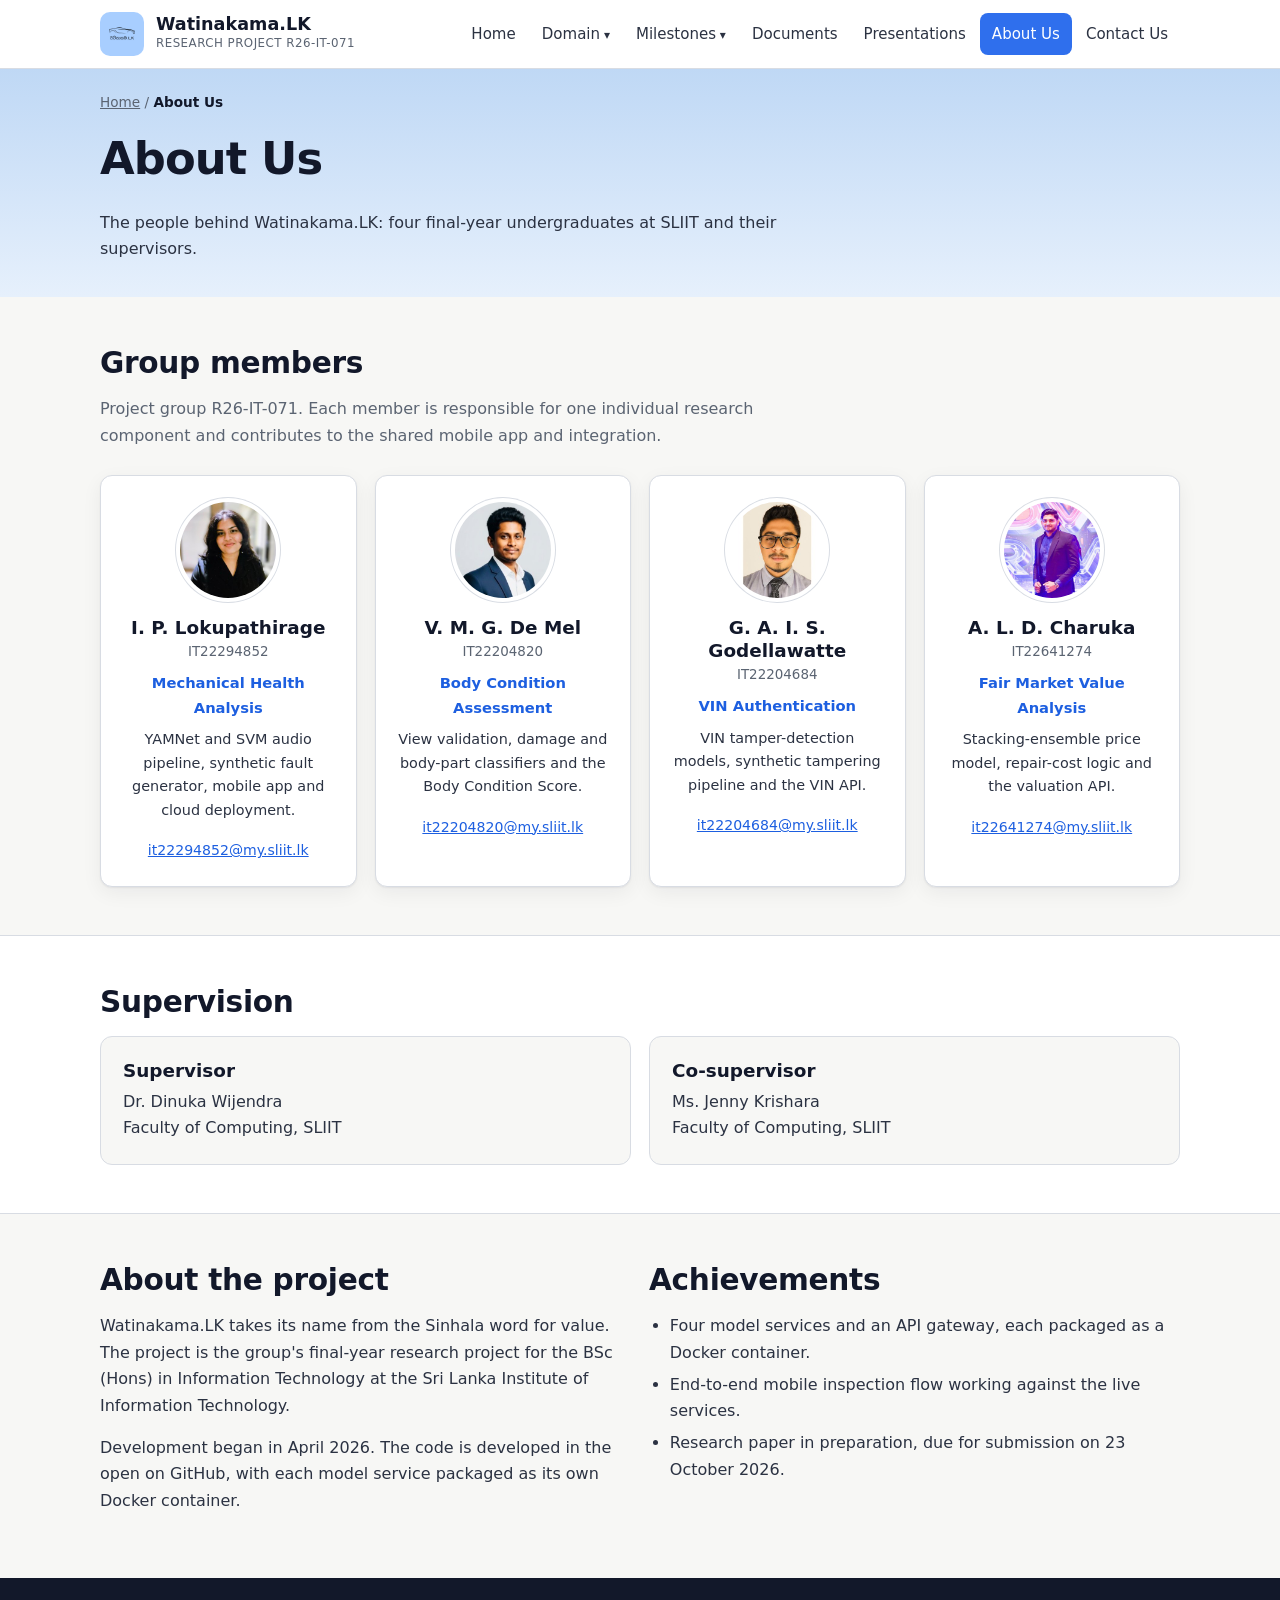
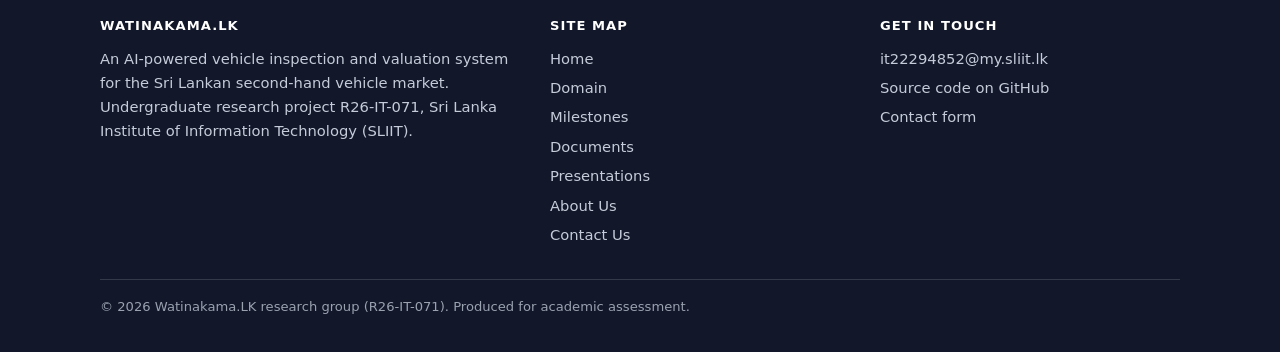
==== about.html @ fae57bb8 "Add Watinakama.LK research project website Static HTML/CSS site for research project R26-IT-071: Hom" ====
<!DOCTYPE html>
<html lang="en">
<head>
<meta charset="utf-8">
<meta name="viewport" content="width=device-width, initial-scale=1">
<title>About Us | Watinakama.LK - R26-IT-071</title>
<meta name="description" content="The Watinakama.LK research group: members, roles and supervisors.">
<link rel="icon" type="image/png" href="images/favicon.png">
<link rel="stylesheet" href="css/style.css">
</head>
<body>
<a class="skip" href="#main">Skip to content</a>

<header class="site-header">
  <div class="wrap">
    <a class="brand" href="index.html">
      <img src="images/logo.png" alt="Watinakama.LK logo" width="44" height="44">
      <div><strong>Watinakama.LK</strong><span>RESEARCH PROJECT R26-IT-071</span></div>
    </a>
    <input type="checkbox" id="nav-toggle" class="nav-toggle" aria-label="Open menu">
    <label for="nav-toggle" class="nav-toggle-label" aria-hidden="true">&#9776;</label>
    <nav class="nav" aria-label="Main">
      <ul>
        <li><a href="index.html">Home</a></li>
        <li class="has-sub"><a href="domain.html">Domain</a>
          <ul class="sub">
            <li><a href="domain.html#literature-survey">Literature Survey</a></li>
            <li><a href="domain.html#research-gap">Research Gap</a></li>
            <li><a href="domain.html#research-problem">Research Problem</a></li>
            <li><a href="domain.html#research-objectives">Research Objectives</a></li>
            <li><a href="domain.html#methodology">Methodology</a></li>
            <li><a href="domain.html#technologies">Technologies Used</a></li>
          </ul>
        </li>
        <li class="has-sub"><a href="milestones.html">Milestones</a>
          <ul class="sub">
            <li><a href="milestones.html#proposal">Project Proposal</a></li>
            <li><a href="milestones.html#pp1">Progress Presentation 1</a></li>
            <li><a href="milestones.html#pp2">Progress Presentation 2</a></li>
            <li><a href="milestones.html#final">Final Assessment</a></li>
            <li><a href="milestones.html#viva">Viva</a></li>
          </ul>
        </li>
        <li><a href="documents.html">Documents</a></li>
        <li><a href="presentations.html">Presentations</a></li>
        <li><a href="about.html" aria-current="page">About Us</a></li>
        <li><a href="contact.html">Contact Us</a></li>
      </ul>
    </nav>
  </div>
</header>

<main id="main">
<div class="page-head">
  <div class="wrap">
    <nav class="crumbs" aria-label="Breadcrumb"><a href="index.html">Home</a> / <span aria-current="page">About Us</span></nav>
    <h1>About Us</h1>
    <p>The people behind Watinakama.LK: four final-year undergraduates at SLIIT and their supervisors.</p>
  </div>
</div>
<section class="block">
  <div class="wrap">
    <h2>Group members</h2>
    <p class="section-intro">Project group R26-IT-071. Each member is responsible for one individual research component and contributes to the shared mobile app and integration.</p>
    <div class="grid c4">
      <div class="card member">
        <img class="avatar" src="images/team/lokupathirage.jpg" alt="Photo of I. P. Lokupathirage" width="104" height="104">
        <h3>I. P. Lokupathirage</h3>
        <p class="id">IT22294852</p>
        <p class="role">Mechanical Health Analysis</p>
        <p>YAMNet and SVM audio pipeline, synthetic fault generator, mobile app and cloud deployment.</p>
        <a href="mailto:it22294852@my.sliit.lk">it22294852@my.sliit.lk</a>
      </div>
      <div class="card member">
        <img class="avatar" src="images/team/de-mel.jpg" alt="Photo of V. M. G. De Mel" width="104" height="104">
        <h3>V. M. G. De Mel</h3>
        <p class="id">IT22204820</p>
        <p class="role">Body Condition Assessment</p>
        <p>View validation, damage and body-part classifiers and the Body Condition Score.</p>
        <a href="mailto:it22204820@my.sliit.lk">it22204820@my.sliit.lk</a>
      </div>
      <div class="card member">
        <img class="avatar" src="images/team/godellawatte.jpg" alt="Photo of G. A. I. S. Godellawatte" width="104" height="104">
        <h3>G. A. I. S. Godellawatte</h3>
        <p class="id">IT22204684</p>
        <p class="role">VIN Authentication</p>
        <p>VIN tamper-detection models, synthetic tampering pipeline and the VIN API.</p>
        <a href="mailto:it22204684@my.sliit.lk">it22204684@my.sliit.lk</a>
      </div>
      <div class="card member">
        <img class="avatar" src="images/team/charuka.jpg" alt="Photo of A. L. D. Charuka" width="104" height="104">
        <h3>A. L. D. Charuka</h3>
        <p class="id">IT22641274</p>
        <p class="role">Fair Market Value Analysis</p>
        <p>Stacking-ensemble price model, repair-cost logic and the valuation API.</p>
        <a href="mailto:it22641274@my.sliit.lk">it22641274@my.sliit.lk</a>
      </div>
    </div>
  </div>
</section>

<section class="block alt">
  <div class="wrap">
    <h2>Supervision</h2>
    <div class="grid c2">
      <div class="card"><h3>Supervisor</h3><p>Dr. Dinuka Wijendra<br>Faculty of Computing, SLIIT</p></div>
      <div class="card"><h3>Co-supervisor</h3><p>Ms. Jenny Krishara<br>Faculty of Computing, SLIIT</p></div>
    </div>
  </div>
</section>

<section class="block">
  <div class="wrap">
    <div class="grid c2">
      <div>
        <h2>About the project</h2>
        <p>Watinakama.LK takes its name from the Sinhala word for value. The project is the group's final-year research project for the BSc (Hons) in Information Technology at the Sri Lanka Institute of Information Technology.</p>
        <p>Development began in April 2026. The code is developed in the open on GitHub, with each model service packaged as its own Docker container.</p>
      </div>
      <div>
        <h2>Achievements</h2>
        <!-- EDIT: add awards, publications or competition results here -->
        <ul>
          <li>Four model services and an API gateway, each packaged as a Docker container.</li>
          <li>End-to-end mobile inspection flow working against the live services.</li>
          <li>Research paper in preparation, due for submission on 23 October 2026.</li>
        </ul>
      </div>
    </div>
  </div>
</section>
</main>

<footer class="site-footer">
  <div class="wrap">
    <div class="cols">
      <div>
        <h2>Watinakama.LK</h2>
        <p>An AI-powered vehicle inspection and valuation system for the Sri Lankan second-hand vehicle market. Undergraduate research project R26-IT-071, Sri Lanka Institute of Information Technology (SLIIT).</p>
      </div>
      <div>
        <h2>Site map</h2>
        <ul>
          <li><a href="index.html">Home</a></li>
          <li><a href="domain.html">Domain</a></li>
          <li><a href="milestones.html">Milestones</a></li>
          <li><a href="documents.html">Documents</a></li>
          <li><a href="presentations.html">Presentations</a></li>
          <li><a href="about.html">About Us</a></li>
          <li><a href="contact.html">Contact Us</a></li>
        </ul>
      </div>
      <div>
        <h2>Get in touch</h2>
        <ul>
          <li><a href="mailto:it22294852@my.sliit.lk">it22294852@my.sliit.lk</a></li>
          <li><a href="https://github.com/Minosh96/R26-IT-071" rel="noopener">Source code on GitHub</a></li>
          <li><a href="contact.html">Contact form</a></li>
        </ul>
      </div>
    </div>
    <p class="legal">&copy; 2026 Watinakama.LK research group (R26-IT-071). Produced for academic assessment.</p>
  </div>
</footer>
<script src="js/main.js"></script>
</body>
</html>
---- css/style.css ----
/* Watinakama.LK research website - shared stylesheet
   Palette mirrors the mobile app (watinakama_app/lib/constants/app_colors.dart) */

:root {
  --sky: #bfd8f5;
  --sky-soft: #e6f0fc;
  --bg: #f7f7f5;
  --surface: #ffffff;
  --surface-alt: #efefec;
  --ink: #12182a;
  --text: #2b3242;
  --muted: #5b6472;
  --line: #d8dce3;
  --blue: #2f6fed;
  --blue-dark: #1d5fe0;
  --blue-tint: #e3ecfd;
  --green: #1a9850;
  --green-bg: #e7f6ec;
  --amber: #b77400;
  --amber-bg: #fbf0dc;
  --red: #d92d20;
  --red-bg: #fbeae9;
  --radius: 12px;
  --shadow: 0 1px 2px rgba(18, 24, 42, .06), 0 6px 20px rgba(18, 24, 42, .06);
  --wrap: 1120px;
}

*, *::before, *::after { box-sizing: border-box; }

html { scroll-behavior: smooth; scroll-padding-top: 88px; }

body {
  margin: 0;
  font-family: "Segoe UI", system-ui, -apple-system, Roboto, "Helvetica Neue", Arial, "Noto Sans Sinhala", sans-serif;
  font-size: 16px;
  line-height: 1.65;
  color: var(--text);
  background: var(--bg);
}

img, svg { max-width: 100%; height: auto; }

a { color: var(--blue-dark); }
a:hover { color: var(--ink); }
:focus-visible { outline: 3px solid var(--blue); outline-offset: 2px; border-radius: 4px; }

h1, h2, h3, h4 { color: var(--ink); line-height: 1.25; margin: 0 0 .5em; }
h1 { font-size: clamp(1.9rem, 4vw, 2.8rem); letter-spacing: -.02em; }
h2 { font-size: clamp(1.4rem, 2.6vw, 1.85rem); letter-spacing: -.01em; }
h3 { font-size: 1.15rem; }
h4 { font-size: 1rem; }
p { margin: 0 0 1em; }
ul, ol { margin: 0 0 1em; padding-left: 1.3em; }
li { margin-bottom: .35em; }

.wrap { width: 100%; max-width: var(--wrap); margin: 0 auto; padding: 0 20px; }
.skip { position: absolute; left: -999px; top: 0; background: var(--ink); color: #fff; padding: 10px 16px; z-index: 100; }
.skip:focus { left: 8px; top: 8px; }

/* ---------- Header and navigation ---------- */
.site-header {
  position: sticky; top: 0; z-index: 50;
  background: rgba(255, 255, 255, .96);
  border-bottom: 1px solid var(--line);
}
.site-header .wrap { display: flex; align-items: center; justify-content: space-between; min-height: 68px; gap: 16px; }

.brand { display: flex; align-items: center; gap: 12px; text-decoration: none; color: var(--ink); }
.brand img { width: 44px; height: 44px; border-radius: 10px; }
.brand strong { display: block; font-size: 1.1rem; line-height: 1.1; }
.brand span { display: block; font-size: .74rem; color: var(--muted); letter-spacing: .04em; }

.nav-toggle, .nav-toggle-label { display: none; }

.nav ul { list-style: none; margin: 0; padding: 0; display: flex; align-items: center; gap: 2px; }
.nav li { margin: 0; position: relative; }
.nav a {
  display: block; padding: 9px 12px; border-radius: 8px;
  color: var(--text); text-decoration: none; font-size: .94rem; font-weight: 500; white-space: nowrap;
}
.nav a:hover { background: var(--sky-soft); color: var(--ink); }
.nav a[aria-current="page"] { background: var(--blue); color: #fff; }
.nav .has-sub > a::after { content: " \25BE"; font-size: .8em; }

.nav .sub {
  display: none; position: absolute; left: 0; top: 100%; min-width: 220px;
  flex-direction: column; align-items: stretch; gap: 0;
  background: var(--surface); border: 1px solid var(--line); border-radius: 10px;
  box-shadow: var(--shadow); padding: 6px;
}
.nav .has-sub:hover > .sub, .nav .has-sub:focus-within > .sub { display: flex; }
.nav .sub a { font-weight: 400; }

/* ---------- Breadcrumb ---------- */
.crumbs { font-size: .85rem; color: var(--muted); padding: 14px 0 0; }
.crumbs a { color: var(--muted); }
.crumbs span[aria-current] { color: var(--ink); font-weight: 600; }

/* ---------- Hero ---------- */
.hero { background: linear-gradient(180deg, var(--sky) 0%, var(--sky-soft) 70%, var(--bg) 100%); padding: 56px 0 40px; }
.hero .wrap { display: grid; grid-template-columns: 1.15fr .85fr; gap: 32px; align-items: center; }
.hero p.lead { font-size: 1.12rem; color: var(--text); max-width: 60ch; }
.hero-art { text-align: center; }
.hero-art img { width: 100%; max-width: 420px; mix-blend-mode: multiply; }
.eyebrow {
  display: inline-block; font-size: .78rem; font-weight: 700; letter-spacing: .1em; text-transform: uppercase;
  color: var(--blue-dark); background: rgba(255, 255, 255, .7); padding: 5px 12px; border-radius: 999px; margin-bottom: 14px;
}

.page-head { background: linear-gradient(180deg, var(--sky) 0%, var(--sky-soft) 100%); padding: 8px 0 34px; }
.page-head h1 { margin-top: 18px; }
.page-head p { max-width: 70ch; margin: 0; }

/* ---------- Buttons ---------- */
.btn {
  display: inline-block; padding: 11px 20px; border-radius: 10px; border: 1px solid var(--blue);
  background: var(--blue); color: #fff; font-weight: 600; font-size: .95rem; text-decoration: none; cursor: pointer;
  font-family: inherit;
}
.btn:hover { background: var(--blue-dark); color: #fff; }
.btn.ghost { background: transparent; color: var(--blue-dark); }
.btn.ghost:hover { background: var(--blue-tint); color: var(--blue-dark); }
.btn.small { padding: 7px 14px; font-size: .86rem; }
.btn.disabled { background: var(--surface-alt); border-color: var(--line); color: var(--muted); cursor: not-allowed; pointer-events: none; }
.btn-row { display: flex; flex-wrap: wrap; gap: 10px; margin-top: 20px; }

/* ---------- Sections and cards ---------- */
section.block { padding: 48px 0; }
section.block.alt { background: var(--surface); border-top: 1px solid var(--line); border-bottom: 1px solid var(--line); }
.section-intro { max-width: 72ch; color: var(--muted); margin-bottom: 26px; }

.grid { display: grid; gap: 18px; }
.grid > *, .with-toc > *, .hero .wrap > * { min-width: 0; }
.grid.c2 { grid-template-columns: repeat(2, 1fr); }
.grid.c3 { grid-template-columns: repeat(3, 1fr); }
.grid.c4 { grid-template-columns: repeat(4, 1fr); }

.card { background: var(--surface); border: 1px solid var(--line); border-radius: var(--radius); padding: 22px; box-shadow: var(--shadow); }
section.alt .card { background: var(--bg); box-shadow: none; }
.card h3 { margin-bottom: .4em; }
.card p:last-child, .card ul:last-child { margin-bottom: 0; }
.card .num {
  display: inline-flex; align-items: center; justify-content: center; width: 34px; height: 34px; border-radius: 9px;
  background: var(--blue-tint); color: var(--blue-dark); font-weight: 700; margin-bottom: 12px;
}
a.card { display: block; text-decoration: none; color: inherit; }
a.card:hover { border-color: var(--blue); }

.stat { text-align: center; }
.stat b { display: block; font-size: 2rem; color: var(--blue-dark); line-height: 1.1; }
.stat span { font-size: .88rem; color: var(--muted); }

.pill { display: inline-block; font-size: .76rem; font-weight: 700; padding: 3px 10px; border-radius: 999px; background: var(--blue-tint); color: var(--blue-dark); white-space: nowrap; }
.pill.green { background: var(--green-bg); color: var(--green); }
.pill.amber { background: var(--amber-bg); color: var(--amber); }
.pill.red { background: var(--red-bg); color: var(--red); }
.tbc { display: inline-block; font-size: .8rem; font-weight: 600; padding: 1px 8px; border-radius: 6px; background: var(--amber-bg); color: var(--amber); border: 1px dashed var(--amber); }

.tags { display: flex; flex-wrap: wrap; gap: 8px; list-style: none; padding: 0; margin: 0; }
.tags li { margin: 0; font-size: .84rem; padding: 4px 11px; border-radius: 999px; background: var(--surface-alt); color: var(--text); }

/* ---------- Tables ---------- */
.table-scroll { overflow-x: auto; border: 1px solid var(--line); border-radius: var(--radius); background: var(--surface); }
table { width: 100%; border-collapse: collapse; font-size: .93rem; }
caption { text-align: left; padding: 12px 16px; font-weight: 600; color: var(--ink); }
th, td { padding: 11px 16px; text-align: left; vertical-align: top; border-top: 1px solid var(--line); }
thead th { background: var(--sky-soft); color: var(--ink); font-size: .84rem; text-transform: uppercase; letter-spacing: .04em; border-top: 0; white-space: nowrap; }
tr.best td { background: var(--green-bg); font-weight: 600; }
td.yes { color: var(--green); font-weight: 700; }
td.no { color: var(--red); font-weight: 700; }
td.part { color: var(--amber); font-weight: 700; }

/* ---------- Domain page layout ---------- */
.with-toc { display: grid; grid-template-columns: 230px 1fr; gap: 40px; align-items: start; padding: 40px 20px 56px; }
.toc { position: sticky; top: 92px; background: var(--surface); border: 1px solid var(--line); border-radius: var(--radius); padding: 18px; }
.toc h2 { font-size: .8rem; text-transform: uppercase; letter-spacing: .08em; color: var(--muted); margin-bottom: 10px; }
.toc ol { margin: 0; padding-left: 1.2em; font-size: .93rem; }
.toc a { text-decoration: none; }
.toc a:hover { text-decoration: underline; }
.prose > section { padding-bottom: 36px; margin-bottom: 36px; border-bottom: 1px solid var(--line); }
.prose > section:last-child { border-bottom: 0; margin-bottom: 0; }
.prose h3 { margin-top: 1.5em; }
.prose .grid { margin: 18px 0; }
.refs { font-size: .9rem; padding-left: 2.2em; }
.refs li { margin-bottom: .6em; }
sup a { text-decoration: none; }

figure { margin: 22px 0; }
figure .frame { background: var(--surface); border: 1px solid var(--line); border-radius: var(--radius); padding: 16px; overflow-x: auto; }
figure a.frame { display: block; }
figure img { display: block; min-width: 640px; margin: 0 auto; }
figcaption { font-size: .86rem; color: var(--muted); margin-top: 8px; }

.callout { background: var(--blue-tint); border-left: 4px solid var(--blue); border-radius: 0 var(--radius) var(--radius) 0; padding: 16px 20px; margin: 18px 0; }
.callout p:last-child { margin: 0; }

.steps { list-style: none; padding: 0; margin: 0; counter-reset: s; }
.steps li { counter-increment: s; position: relative; padding: 0 0 14px 46px; margin: 0; }
.steps li::before {
  content: counter(s); position: absolute; left: 0; top: 0; width: 30px; height: 30px; border-radius: 50%;
  background: var(--blue); color: #fff; font-weight: 700; font-size: .88rem; display: flex; align-items: center; justify-content: center;
}

/* ---------- Milestones ---------- */
.picker { display: flex; flex-wrap: wrap; align-items: center; gap: 12px; margin-bottom: 24px; }
.picker label { font-weight: 600; color: var(--ink); }
select, input[type="text"], input[type="email"], textarea {
  font: inherit; color: var(--ink); background: var(--surface); border: 1px solid var(--line); border-radius: 10px; padding: 10px 12px; width: 100%;
}
.picker select { width: auto; min-width: 260px; }
.milestone { margin-bottom: 18px; }
.milestone header { display: flex; flex-wrap: wrap; align-items: baseline; justify-content: space-between; gap: 10px; margin-bottom: 10px; }
.milestone h2 { font-size: 1.3rem; margin: 0; }
.facts { display: grid; grid-template-columns: repeat(auto-fit, minmax(200px, 1fr)); gap: 12px; margin: 14px 0; }
.facts div { background: var(--bg); border: 1px solid var(--line); border-radius: 10px; padding: 12px 14px; }
.facts dt { font-size: .74rem; text-transform: uppercase; letter-spacing: .06em; color: var(--muted); }
.facts dd { margin: 2px 0 0; font-weight: 600; color: var(--ink); }
.timeline { list-style: none; padding: 0; margin: 0 0 28px; display: grid; grid-template-columns: repeat(5, 1fr); gap: 8px; }
.timeline li { margin: 0; background: var(--surface); border: 1px solid var(--line); border-top: 4px solid var(--blue); border-radius: 10px; padding: 12px; font-size: .88rem; }
.timeline b, .timeline span { display: block; }
.timeline b { color: var(--ink); }
.timeline span { color: var(--muted); font-size: .82rem; }

/* ---------- Documents and slides ---------- */
.doc-list { list-style: none; padding: 0; margin: 0; }
.doc-list li {
  display: grid; grid-template-columns: 1fr auto auto; gap: 14px; align-items: center;
  background: var(--surface); border: 1px solid var(--line); border-radius: var(--radius); padding: 16px 20px; margin-bottom: 10px;
}
.doc-list h3 { margin: 0 0 2px; font-size: 1.02rem; }
.doc-list p { margin: 0; font-size: .88rem; color: var(--muted); }
h2.group { margin-top: 34px; }
h2.group:first-child { margin-top: 0; }

/* ---------- Team ---------- */
.member { text-align: center; }
.avatar {
  width: 104px; height: 104px; border-radius: 50%; margin: 0 auto 14px; object-fit: cover;
  background: var(--sky); color: var(--ink); font-size: 1.9rem; font-weight: 700;
  display: flex; align-items: center; justify-content: center; border: 4px solid var(--surface); box-shadow: 0 0 0 1px var(--line);
}
img.avatar { display: block; padding: 0; }
.member h3 { margin-bottom: 2px; }
.member .id { font-size: .84rem; color: var(--muted); margin-bottom: 8px; }
.member .role { font-weight: 600; color: var(--blue-dark); font-size: .92rem; margin-bottom: 8px; }
.member p { font-size: .9rem; }
.member a { font-size: .88rem; word-break: break-all; }

/* ---------- Contact ---------- */
.form-row { margin-bottom: 14px; }
.form-row label { display: block; font-weight: 600; font-size: .9rem; color: var(--ink); margin-bottom: 5px; }
textarea { min-height: 150px; resize: vertical; }
.mail { background: var(--surface); border: 1px solid var(--line); border-radius: var(--radius); box-shadow: var(--shadow); overflow: hidden; }
.mail-head { margin: 0; background: var(--sky-soft); border-bottom: 1px solid var(--line); padding: 6px 20px; }
.mail-head div { display: grid; grid-template-columns: 72px 1fr; gap: 10px; padding: 8px 0; border-top: 1px solid var(--line); }
.mail-head div:first-child { border-top: 0; }
.mail-head dt { font-size: .76rem; text-transform: uppercase; letter-spacing: .06em; color: var(--muted); padding-top: 3px; }
.mail-head dd { margin: 0; color: var(--ink); font-weight: 600; word-break: break-word; }
.mail-body { padding: 20px; }
.mail-body p:last-child { margin-bottom: 0; }
.fill { background: var(--amber-bg); color: #6b4400; border-bottom: 1px dashed var(--amber); border-radius: 4px; padding: 1px 6px; font-weight: 600; font-style: italic; }
.mail-layout { align-items: start; gap: 32px; }
.contact-list { list-style: none; padding: 0; margin: 0; }
.contact-list li { padding: 10px 0; border-top: 1px solid var(--line); margin: 0; }
.contact-list li:first-child { border-top: 0; }
.contact-list b { display: block; font-size: .76rem; text-transform: uppercase; letter-spacing: .06em; color: var(--muted); }

/* ---------- Footer ---------- */
.site-footer { background: var(--ink); color: #c5cbd8; padding: 40px 0 22px; font-size: .92rem; }
.site-footer .cols { display: grid; grid-template-columns: 1.4fr 1fr 1fr; gap: 30px; }
.site-footer h2 { color: #fff; font-size: .82rem; text-transform: uppercase; letter-spacing: .08em; margin-bottom: 12px; }
.site-footer a { color: #c5cbd8; text-decoration: none; }
.site-footer a:hover { color: #fff; text-decoration: underline; }
.site-footer ul { list-style: none; padding: 0; margin: 0; }
.site-footer .legal { border-top: 1px solid rgba(255, 255, 255, .14); margin-top: 26px; padding-top: 16px; font-size: .82rem; color: #9aa1af; }

/* ---------- Responsive ---------- */
@media (max-width: 980px) {
  .nav-toggle-label {
    display: inline-flex; align-items: center; justify-content: center; width: 44px; height: 44px;
    border: 1px solid var(--line); border-radius: 10px; cursor: pointer; font-size: 1.3rem; color: var(--ink);
  }
  .nav-toggle { display: block; position: absolute; opacity: 0; pointer-events: none; }
  .nav-toggle:focus-visible + .nav-toggle-label { outline: 3px solid var(--blue); }
  .nav { display: none; position: absolute; left: 0; right: 0; top: 100%; background: var(--surface); border-bottom: 1px solid var(--line); padding: 10px 20px 16px; }
  .nav-toggle:checked ~ .nav { display: block; }
  .nav ul { flex-direction: column; align-items: stretch; }
  .nav .sub { display: flex; position: static; border: 0; box-shadow: none; padding: 0 0 0 16px; min-width: 0; }
  .nav .has-sub > a::after { content: ""; }

  .hero .wrap, .with-toc { grid-template-columns: 1fr; }
  .hero-art { order: -1; }
  .hero-art img { max-width: 260px; }
  .toc { position: static; }
  .grid.c4 { grid-template-columns: repeat(2, 1fr); }
  .grid.c3 { grid-template-columns: repeat(2, 1fr); }
  .timeline { grid-template-columns: repeat(2, 1fr); }
  .site-footer .cols { grid-template-columns: 1fr 1fr; }
}

@media (max-width: 640px) {
  .grid.c2, .grid.c3, .grid.c4, .timeline, .site-footer .cols { grid-template-columns: 1fr; }
  .doc-list li { grid-template-columns: 1fr; }
  .brand span { display: none; }
  section.block { padding: 36px 0; }
  .picker select { width: 100%; min-width: 0; }
}

@media (prefers-reduced-motion: reduce) { html { scroll-behavior: auto; } }

@media print {
  .site-header, .site-footer, .toc, .picker, .btn-row { display: none; }
  .milestone[hidden] { display: block !important; }
  body { background: #fff; }
}
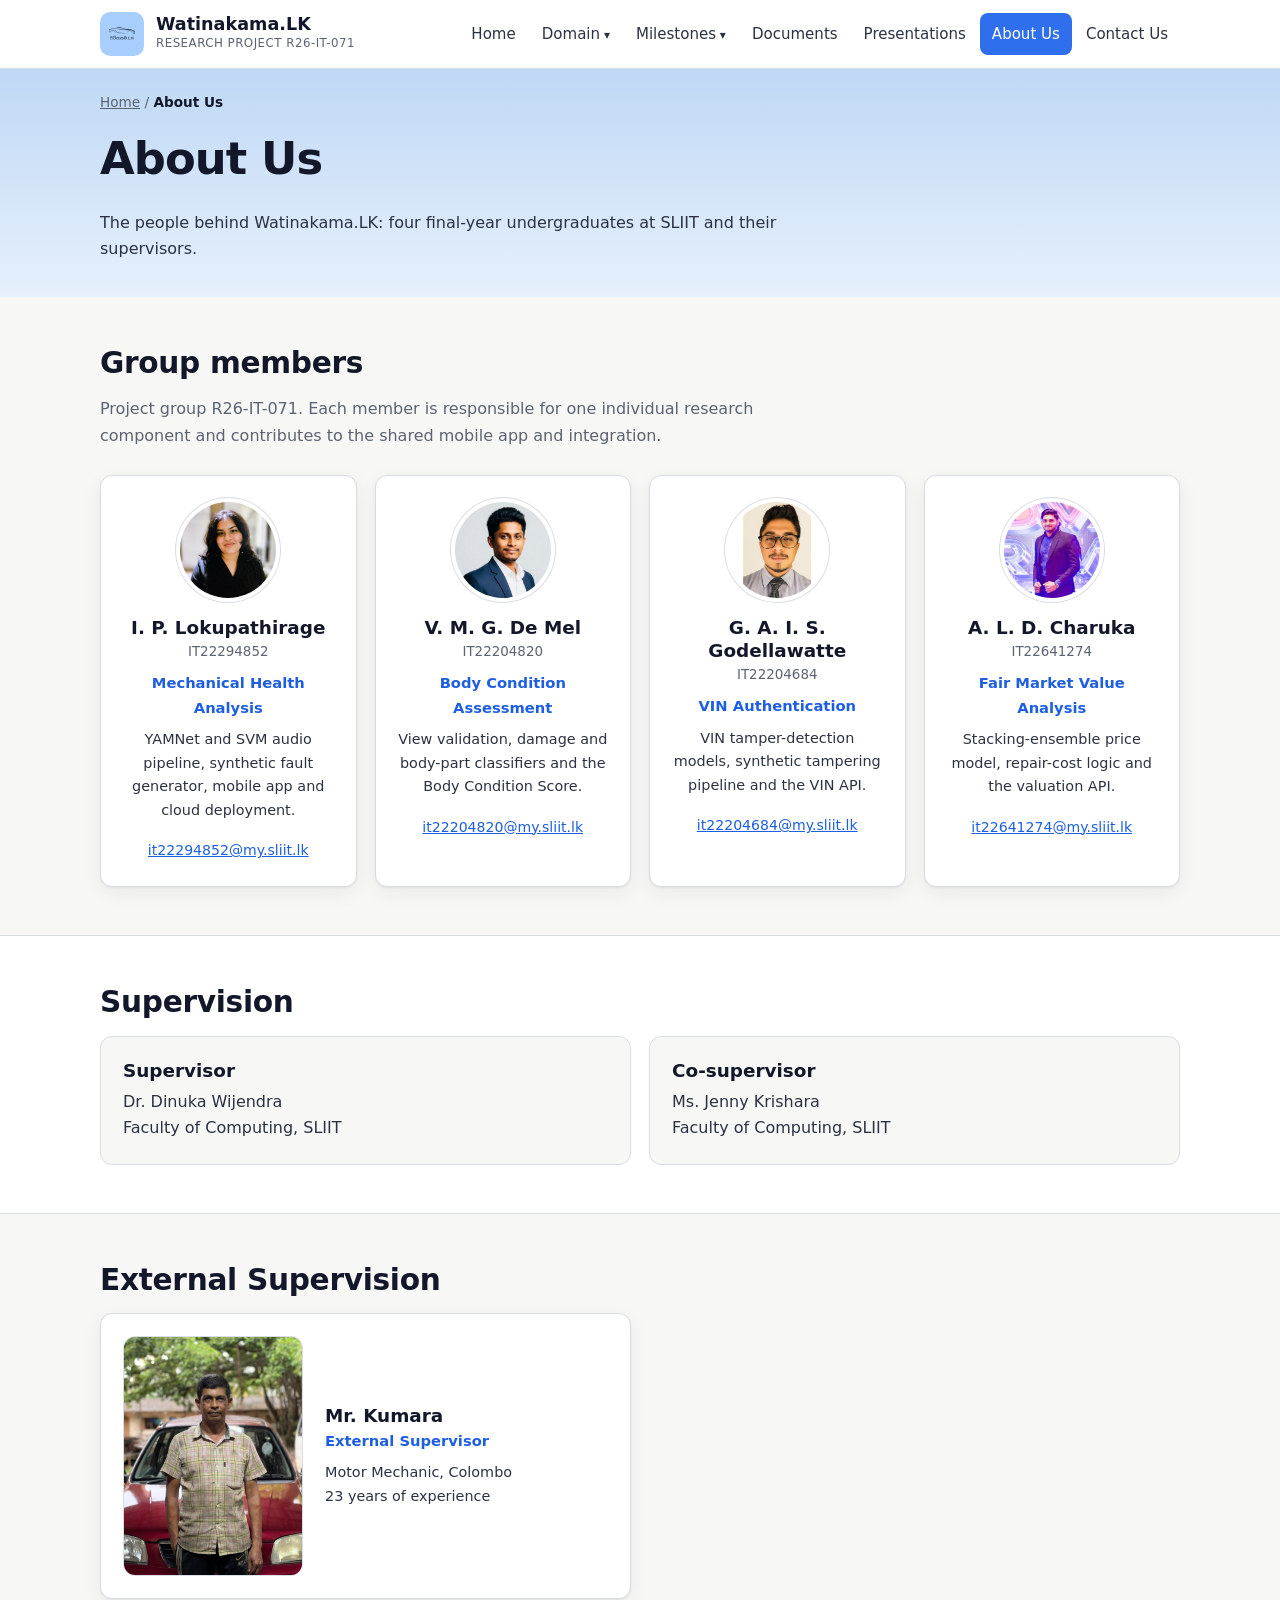
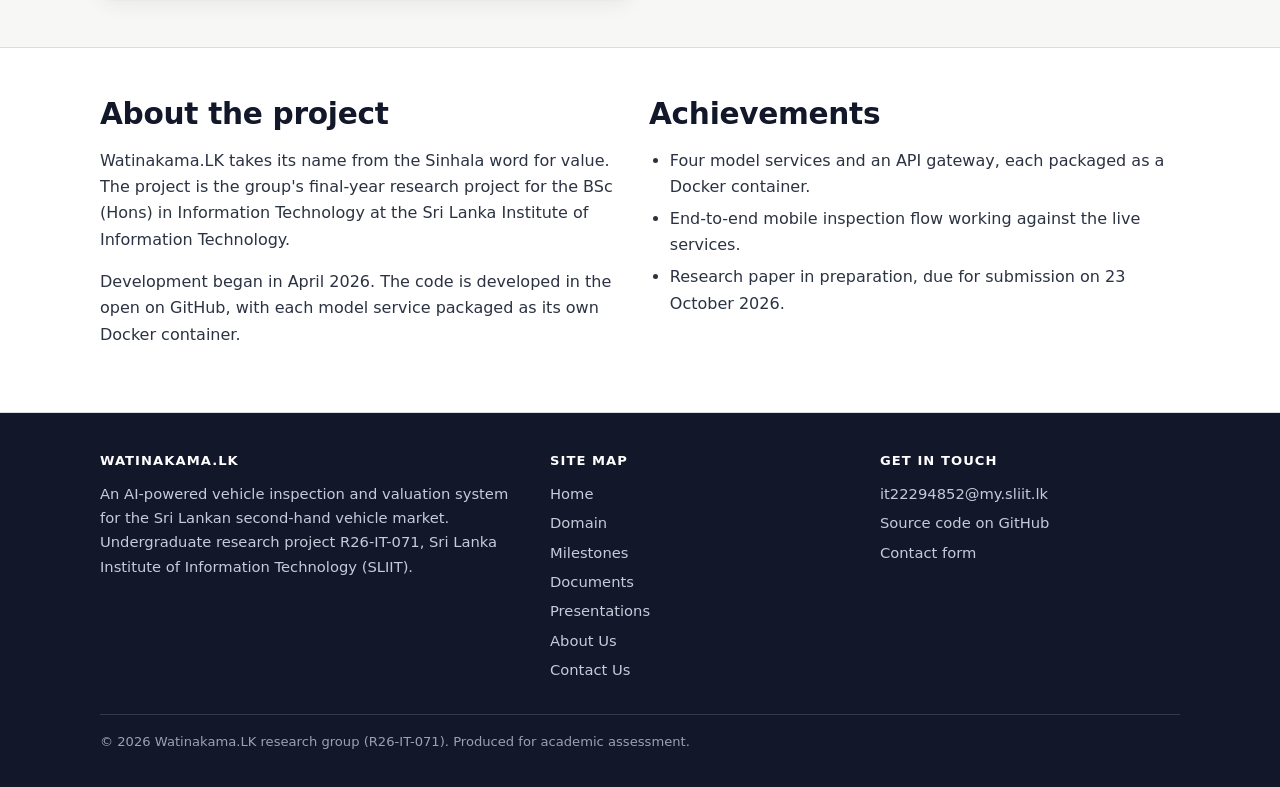
==== commit 037b03d5: "Add Mr. Kumara as External Supervisor with photo" ====
--- a/about.html
+++ b/about.html
@@ -111,6 +111,22 @@
 
 <section class="block">
   <div class="wrap">
+    <h2>External Supervision</h2>
+    <div class="grid c2">
+      <div class="card member profile">
+        <img class="photo" src="images/team/kumara.jpg" alt="Photo of Mr. Kumara standing in front of a car" width="600" height="800">
+        <div>
+          <h3>Mr. Kumara</h3>
+          <p class="role">External Supervisor</p>
+          <p>Motor Mechanic, Colombo<br>23 years of experience</p>
+        </div>
+      </div>
+    </div>
+  </div>
+</section>
+
+<section class="block alt">
+  <div class="wrap">
     <div class="grid c2">
       <div>
         <h2>About the project</h2>
--- a/css/style.css
+++ b/css/style.css
@@ -245,6 +245,8 @@
 .member .role { font-weight: 600; color: var(--blue-dark); font-size: .92rem; margin-bottom: 8px; }
 .member p { font-size: .9rem; }
 .member a { font-size: .88rem; word-break: break-all; }
+.profile { display: flex; align-items: center; gap: 22px; text-align: left; }
+.profile .photo { width: 180px; height: auto; flex-shrink: 0; border-radius: var(--radius); border: 1px solid var(--line); }
 
 /* ---------- Contact ---------- */
 .form-row { margin-bottom: 14px; }
@@ -304,6 +306,8 @@
   .brand span { display: none; }
   section.block { padding: 36px 0; }
   .picker select { width: 100%; min-width: 0; }
+  .profile { flex-direction: column; text-align: center; }
+  .profile .photo { width: 100%; max-width: 280px; }
 }
 
 @media (prefers-reduced-motion: reduce) { html { scroll-behavior: auto; } }
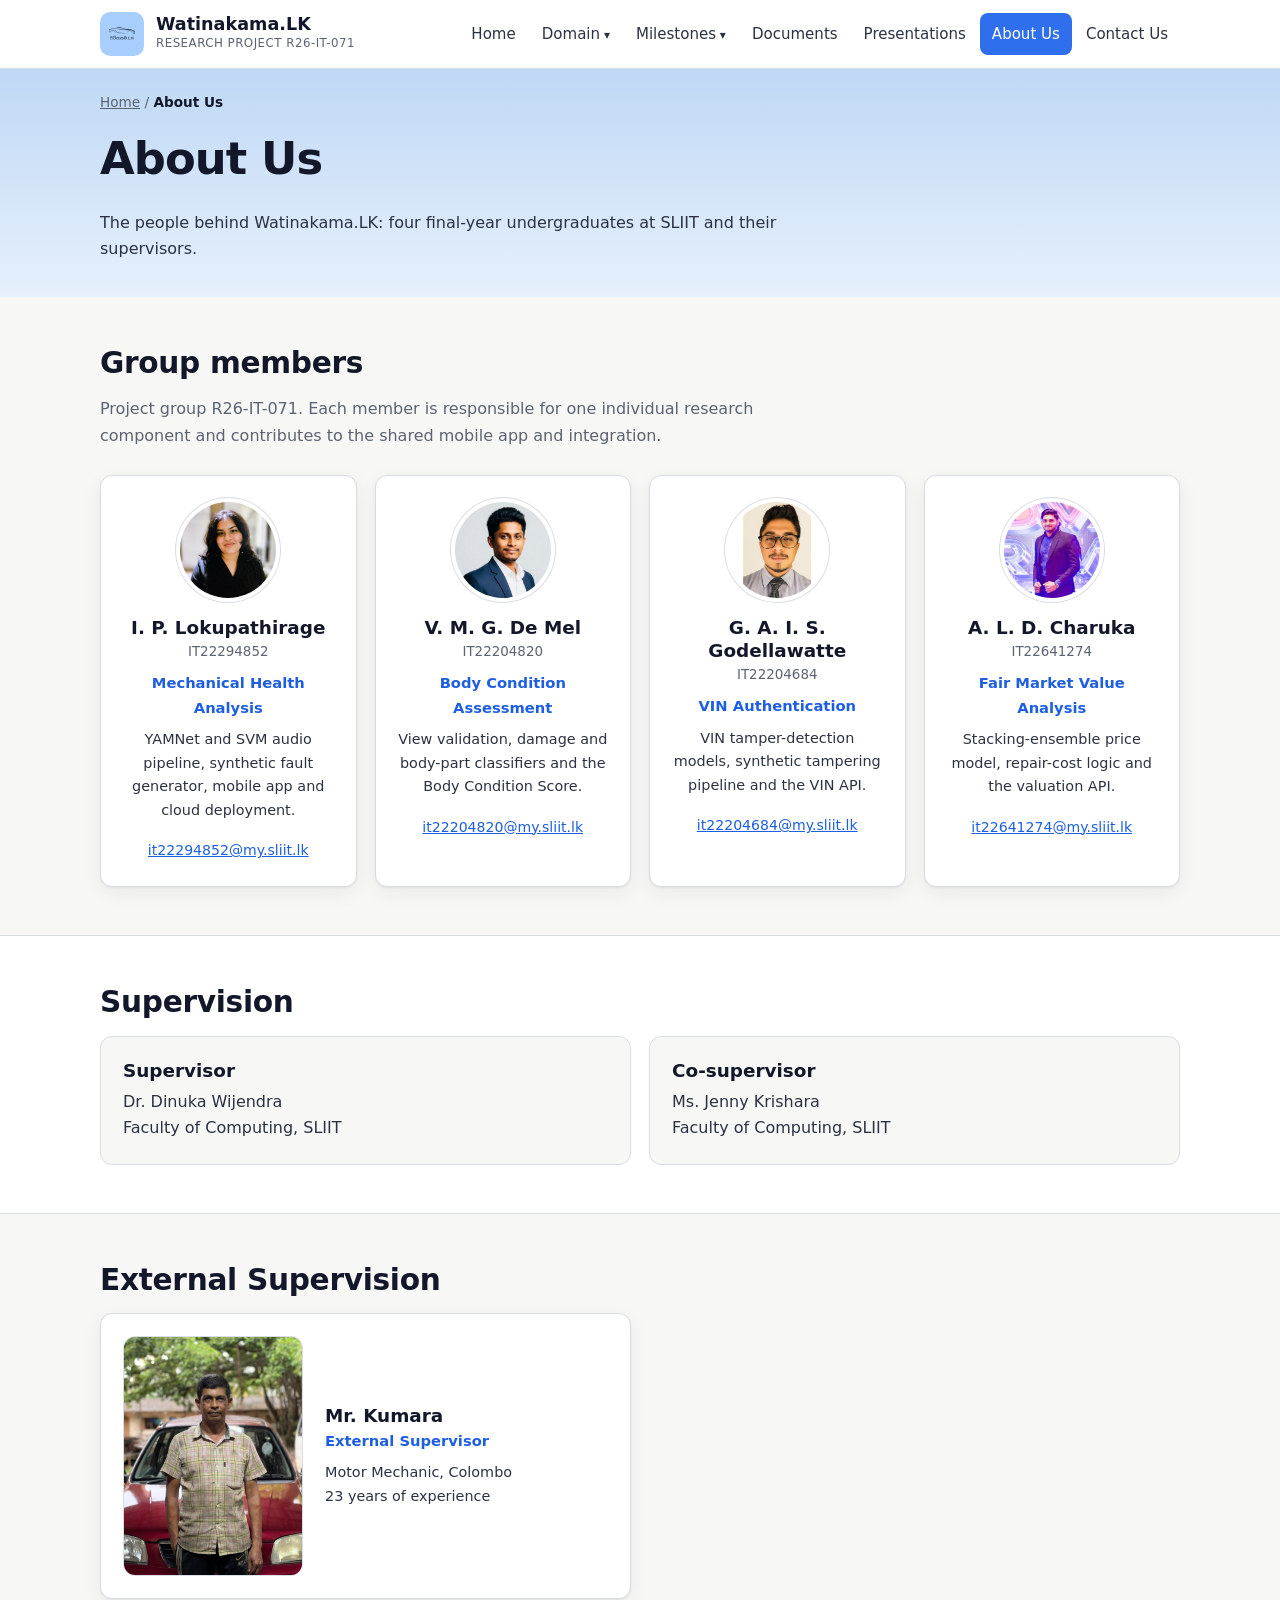
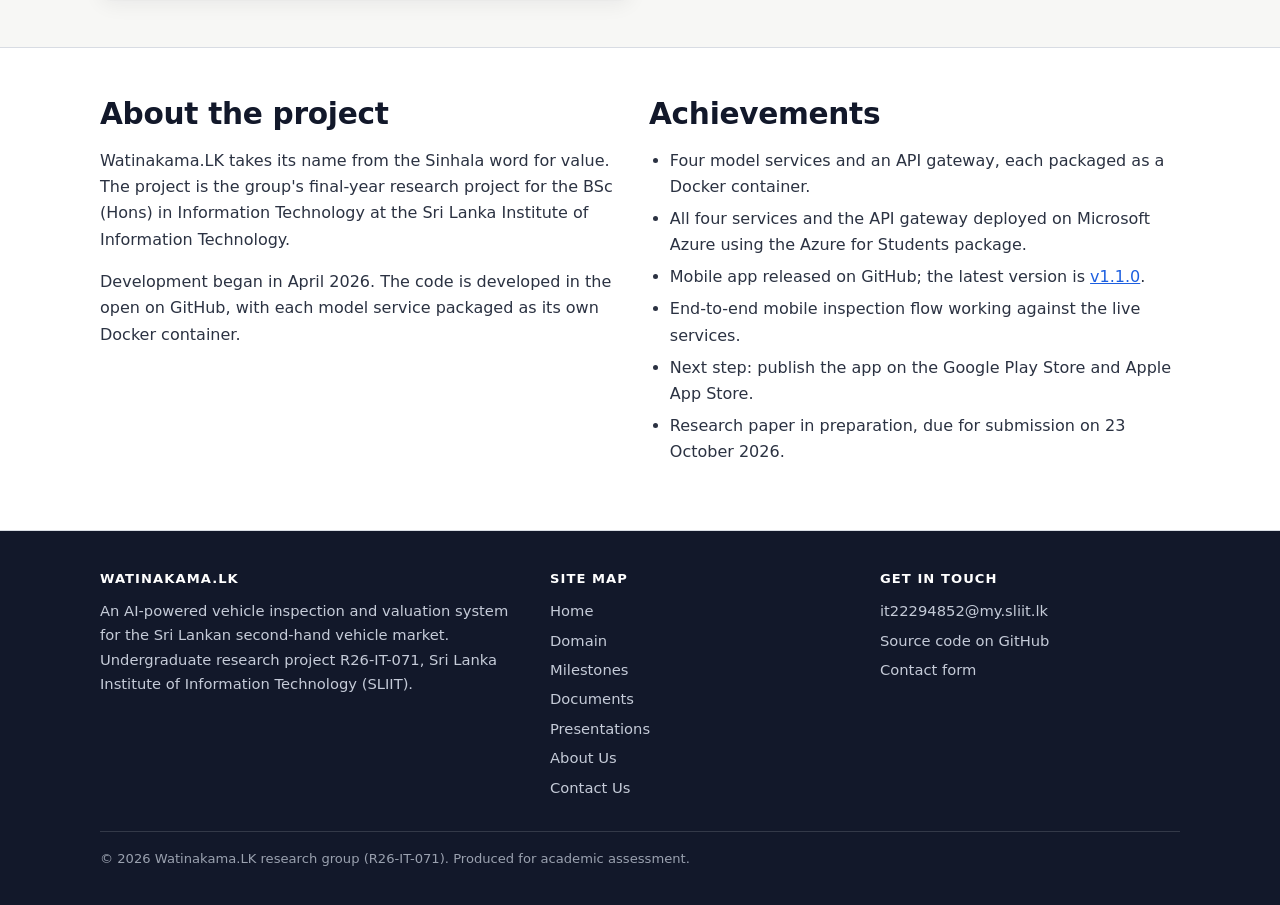
==== commit 1ba17f4a: "Add Azure deployment, GitHub release and app store plans" ====
--- a/about.html
+++ b/about.html
@@ -138,7 +138,10 @@
         <!-- EDIT: add awards, publications or competition results here -->
         <ul>
           <li>Four model services and an API gateway, each packaged as a Docker container.</li>
+          <li>All four services and the API gateway deployed on Microsoft Azure using the Azure for Students package.</li>
+          <li>Mobile app released on GitHub; the latest version is <a href="https://github.com/Minosh96/R26-IT-071/releases/latest" rel="noopener">v1.1.0</a>.</li>
           <li>End-to-end mobile inspection flow working against the live services.</li>
+          <li>Next step: publish the app on the Google Play Store and Apple App Store.</li>
           <li>Research paper in preparation, due for submission on 23 October 2026.</li>
         </ul>
       </div>
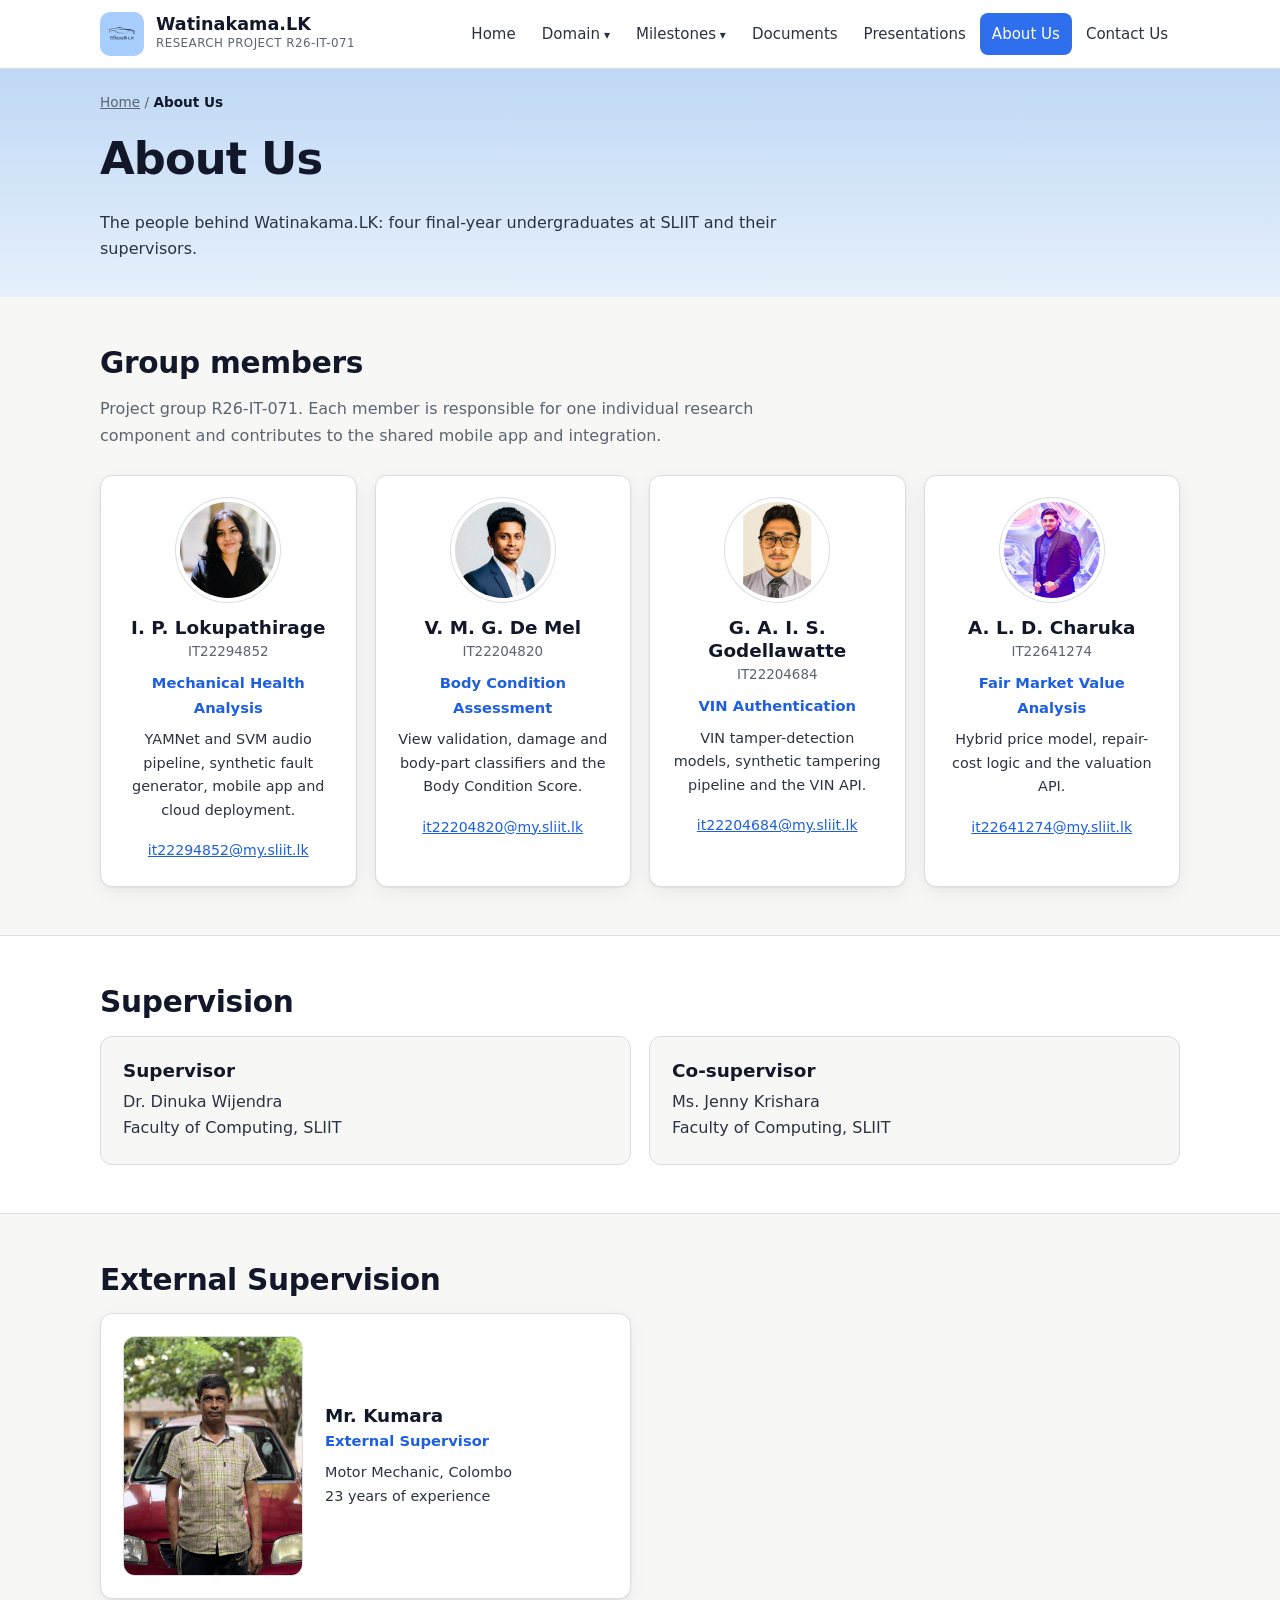
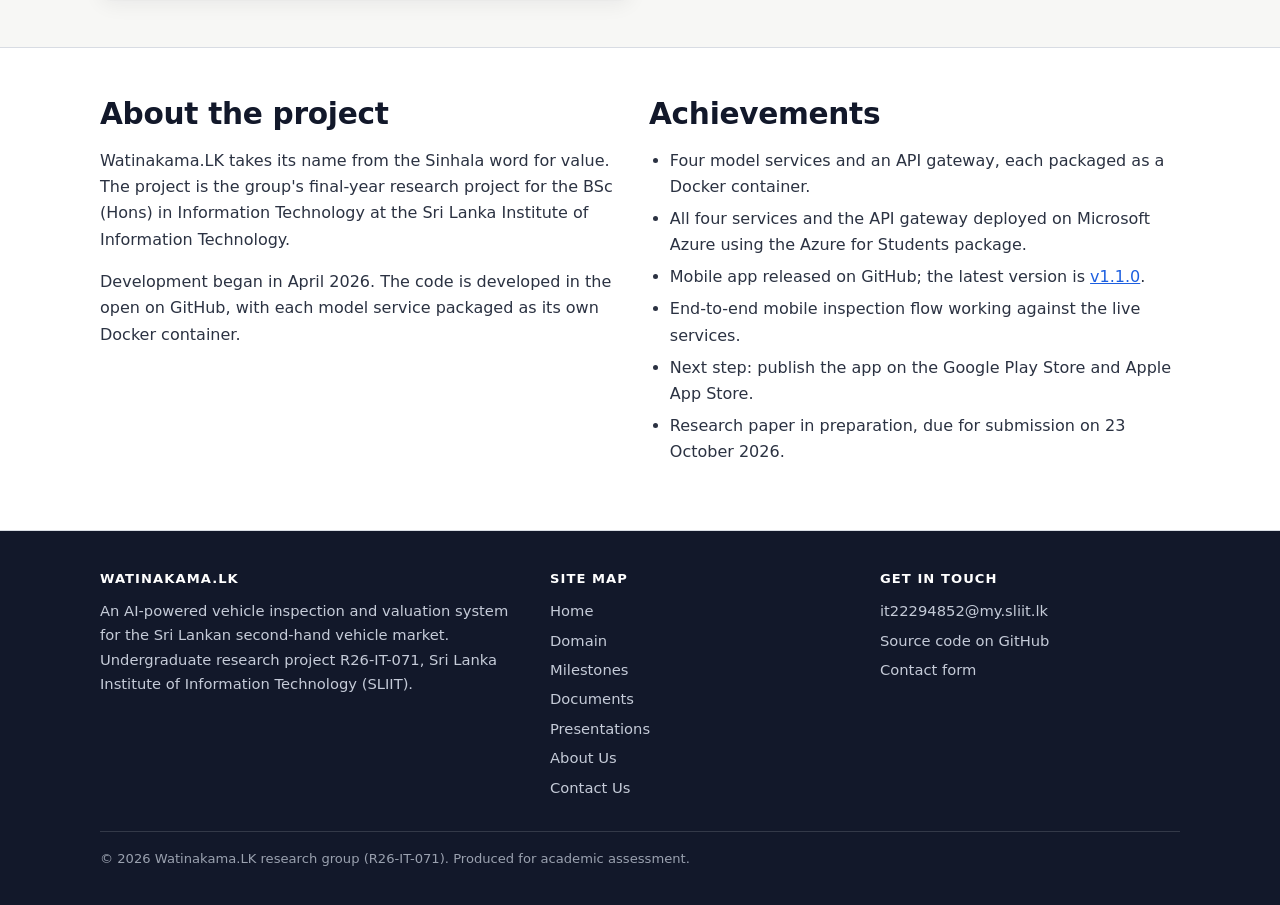
==== commit f08a63fd: "Update C4 price model results to the hybrid model" ====
--- a/about.html
+++ b/about.html
@@ -92,7 +92,7 @@
         <h3>A. L. D. Charuka</h3>
         <p class="id">IT22641274</p>
         <p class="role">Fair Market Value Analysis</p>
-        <p>Stacking-ensemble price model, repair-cost logic and the valuation API.</p>
+        <p>Hybrid price model, repair-cost logic and the valuation API.</p>
         <a href="mailto:it22641274@my.sliit.lk">it22641274@my.sliit.lk</a>
       </div>
     </div>
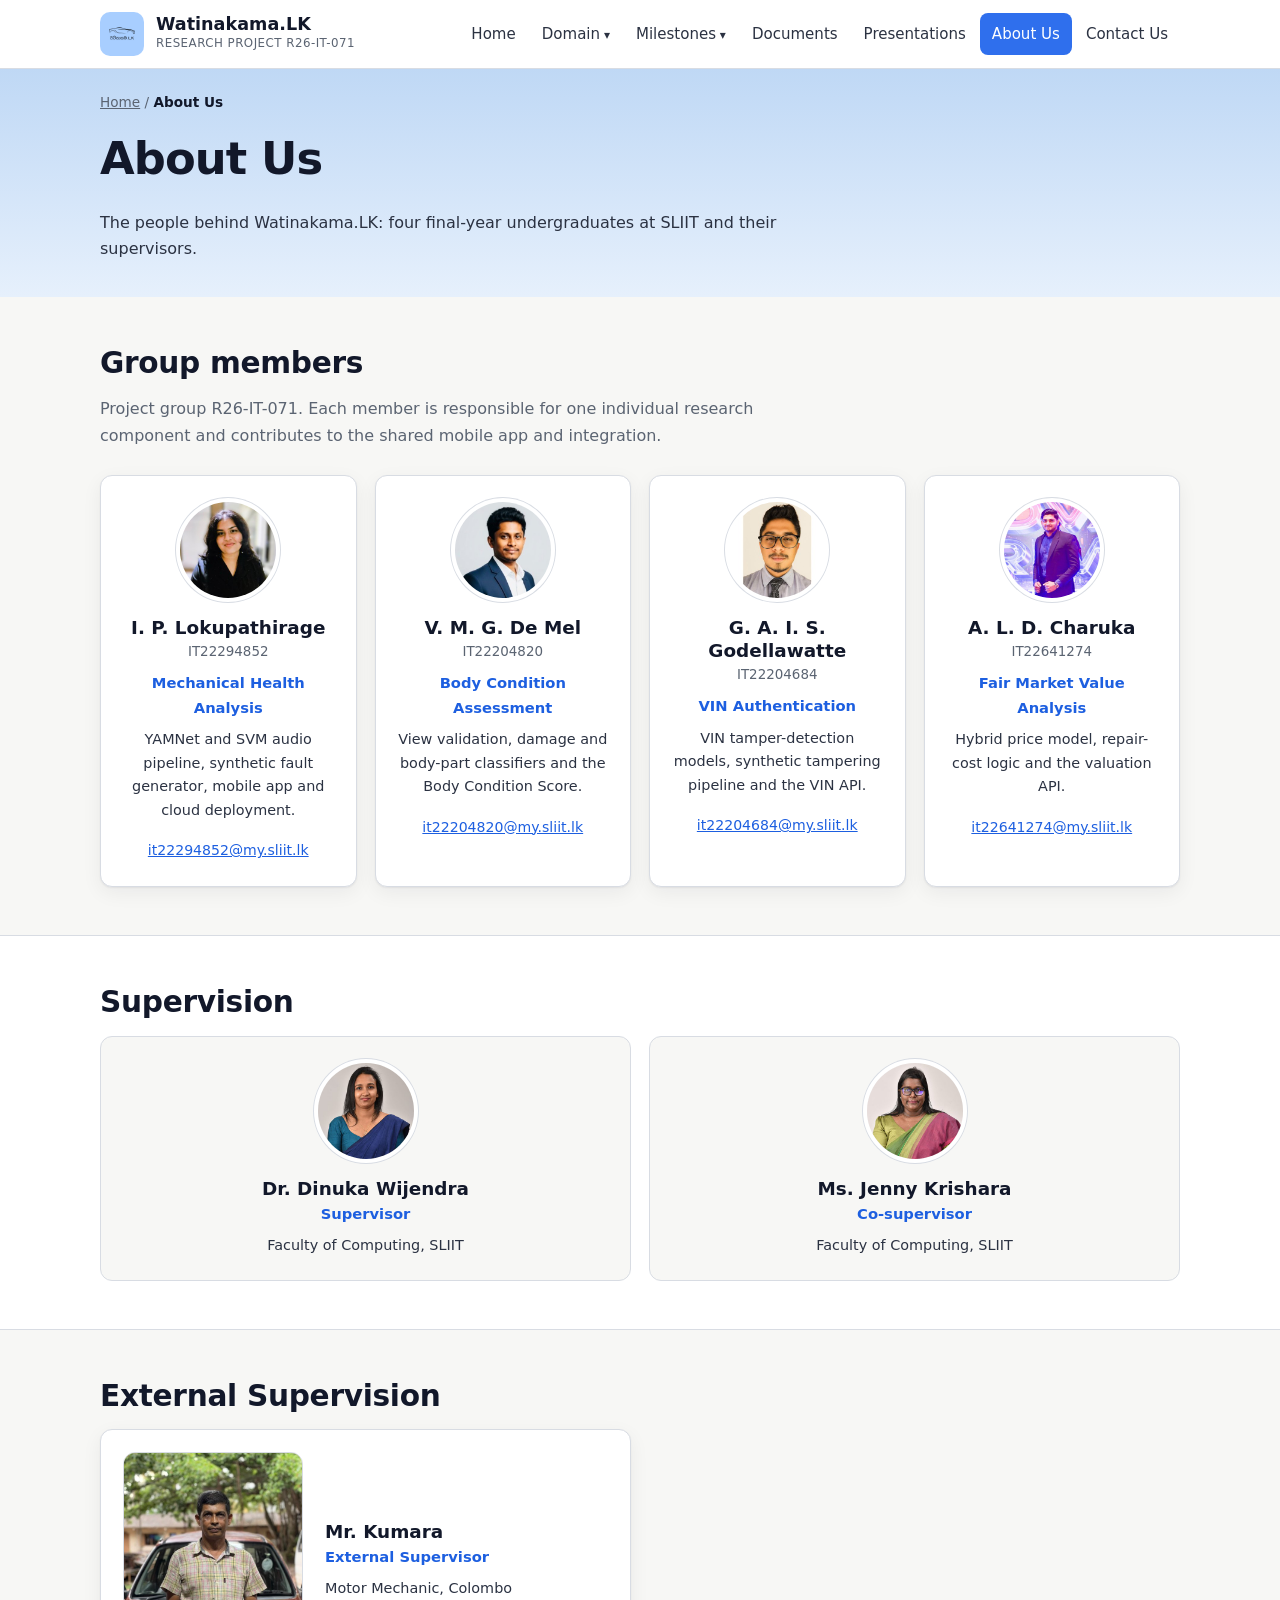
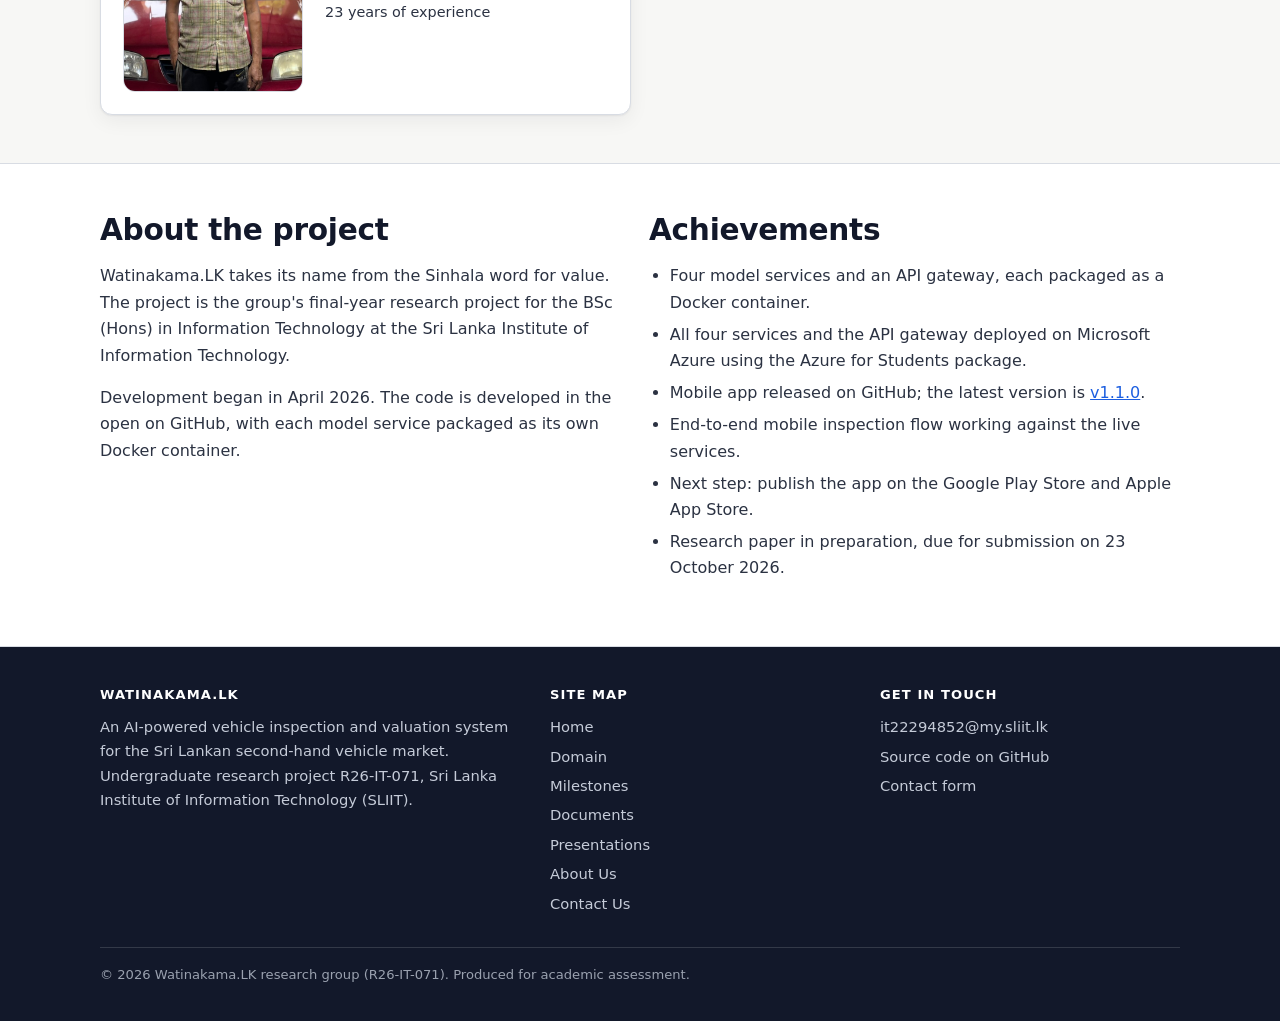
==== commit 23369e40: "Add supervisor photos to the About page" ====
--- a/about.html
+++ b/about.html
@@ -103,8 +103,18 @@
   <div class="wrap">
     <h2>Supervision</h2>
     <div class="grid c2">
-      <div class="card"><h3>Supervisor</h3><p>Dr. Dinuka Wijendra<br>Faculty of Computing, SLIIT</p></div>
-      <div class="card"><h3>Co-supervisor</h3><p>Ms. Jenny Krishara<br>Faculty of Computing, SLIIT</p></div>
+      <div class="card member">
+        <img class="avatar" src="images/team/wijendra.jpg" alt="Photo of Dr. Dinuka Wijendra" width="104" height="104">
+        <h3>Dr. Dinuka Wijendra</h3>
+        <p class="role">Supervisor</p>
+        <p>Faculty of Computing, SLIIT</p>
+      </div>
+      <div class="card member">
+        <img class="avatar" src="images/team/krishara.jpg" alt="Photo of Ms. Jenny Krishara" width="104" height="104">
+        <h3>Ms. Jenny Krishara</h3>
+        <p class="role">Co-supervisor</p>
+        <p>Faculty of Computing, SLIIT</p>
+      </div>
     </div>
   </div>
 </section>
